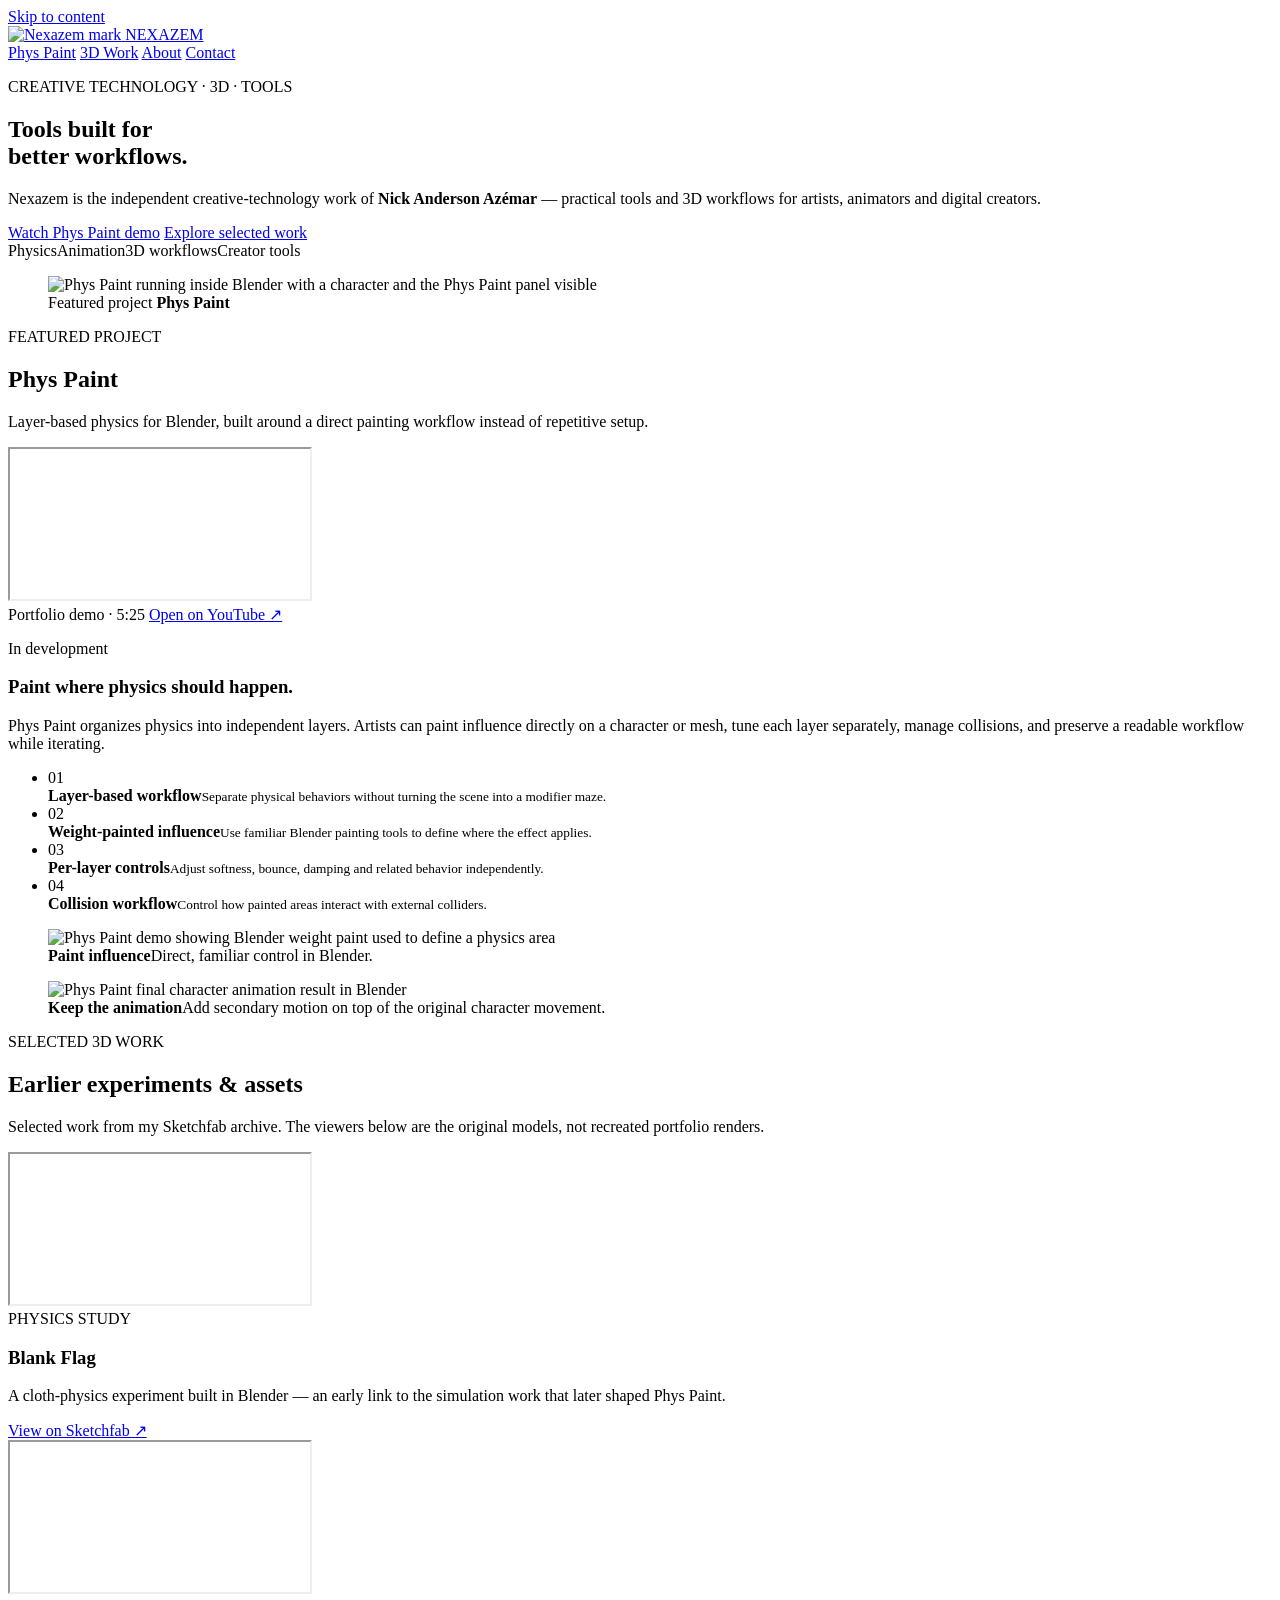
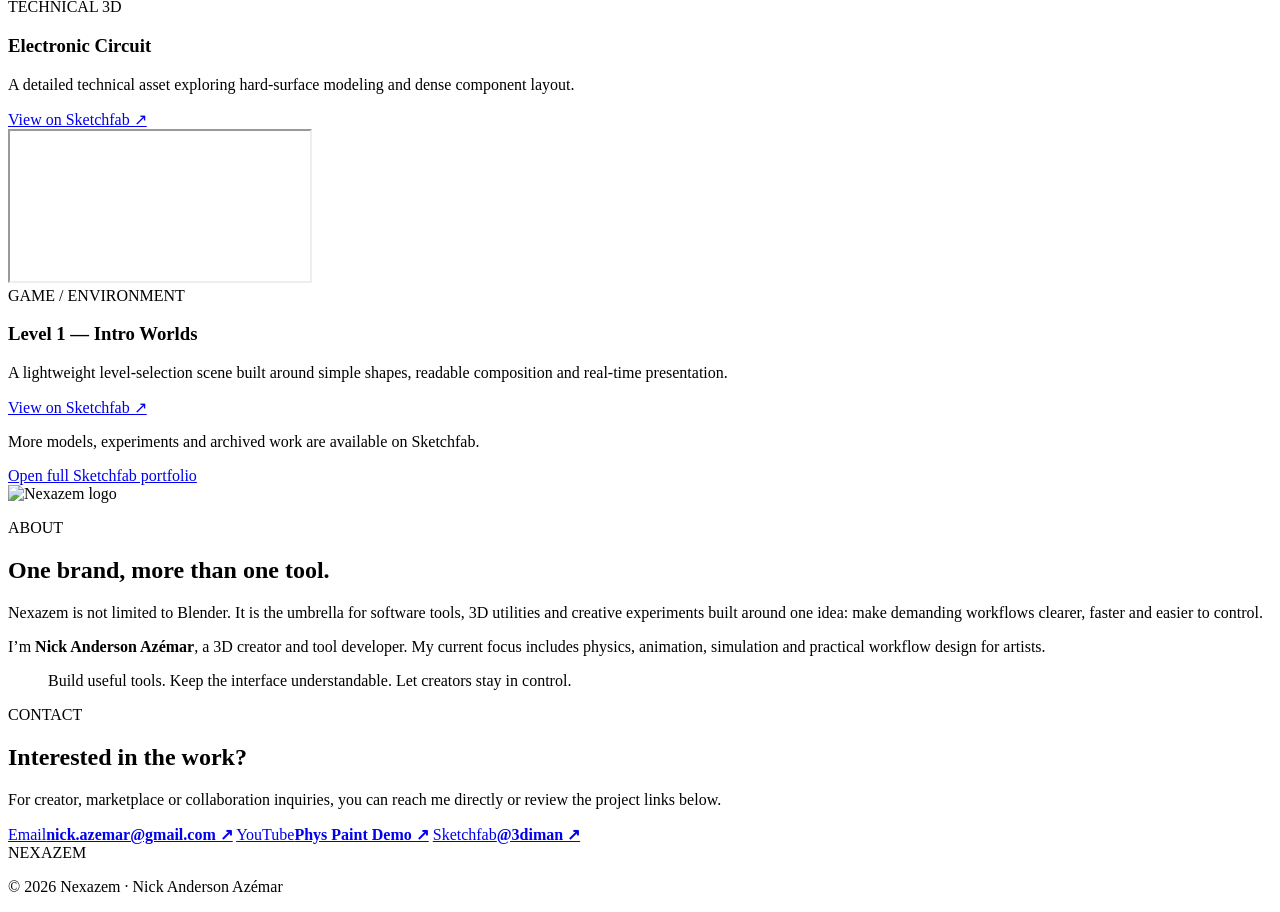
==== index.html @ af40b5f9 "Add Nexazem portfolio homepage" ====
<!doctype html>
<html lang="en">
<head>
  <meta charset="utf-8" />
  <meta name="viewport" content="width=device-width, initial-scale=1" />
  <title>Nexazem — Tools built for better workflows</title>
  <meta name="description" content="Nexazem is the creative technology portfolio of Nick Anderson Azémar, focused on practical tools, 3D workflows, animation and physics." />
  <meta name="theme-color" content="#0b0d12" />
  <meta property="og:title" content="Nexazem — Creative tools & 3D workflows" />
  <meta property="og:description" content="Selected software and 3D work by Nick Anderson Azémar, including Phys Paint for Blender." />
  <meta property="og:type" content="website" />
  <meta property="og:url" content="https://nico-arch.github.io/nexazem-portfolio/" />
  <meta property="og:image" content="https://nico-arch.github.io/nexazem-portfolio/assets/images/og-nexazem.jpg" />
  <link rel="canonical" href="https://nico-arch.github.io/nexazem-portfolio/" />
  <meta name="twitter:card" content="summary_large_image" />
  <link rel="icon" type="image/webp" href="assets/images/nexazem-mark.webp" />
  <link rel="stylesheet" href="styles.css" />
</head>
<body>
  <a class="skip-link" href="#main">Skip to content</a>

  <header class="site-header">
    <div class="shell nav-wrap">
      <a class="brand" href="#top" aria-label="Nexazem home">
        <img src="assets/images/nexazem-mark.webp" alt="Nexazem mark" />
        <span>NEXAZEM</span>
      </a>
      <nav aria-label="Primary navigation">
        <a href="#phys-paint">Phys Paint</a>
        <a href="#work">3D Work</a>
        <a href="#about">About</a>
        <a href="#contact">Contact</a>
      </nav>
    </div>
  </header>

  <main id="main">
    <section class="hero" id="top">
      <div class="shell hero-grid">
        <div class="hero-copy reveal">
          <p class="eyebrow">CREATIVE TECHNOLOGY · 3D · TOOLS</p>
          <h1>Tools built for<br />better workflows.</h1>
          <p class="hero-lede">Nexazem is the independent creative-technology work of <strong>Nick Anderson Azémar</strong> — practical tools and 3D workflows for artists, animators and digital creators.</p>
          <div class="hero-actions">
            <a class="button button-primary" href="https://youtu.be/le6CxaYCsW8" target="_blank" rel="noopener">Watch Phys Paint demo</a>
            <a class="button button-secondary" href="#work">Explore selected work</a>
          </div>
          <div class="hero-meta" aria-label="Focus areas">
            <span>Physics</span><span>Animation</span><span>3D workflows</span><span>Creator tools</span>
          </div>
        </div>

        <figure class="hero-visual reveal delay-1">
          <img src="assets/images/phys-paint-ui.webp" alt="Phys Paint running inside Blender with a character and the Phys Paint panel visible" />
          <figcaption>
            <span>Featured project</span>
            <strong>Phys Paint</strong>
          </figcaption>
        </figure>
      </div>
    </section>

    <section class="section section-dark" id="phys-paint">
      <div class="shell">
        <div class="section-heading reveal">
          <p class="eyebrow">FEATURED PROJECT</p>
          <h2>Phys Paint</h2>
          <p>Layer-based physics for Blender, built around a direct painting workflow instead of repetitive setup.</p>
        </div>

        <div class="project-grid">
          <div class="video-card reveal">
            <div class="video-frame">
              <iframe
                src="https://www.youtube-nocookie.com/embed/le6CxaYCsW8?rel=0"
                title="Phys Paint — Layer-Based Physics for Blender"
                loading="lazy"
                allow="accelerometer; autoplay; clipboard-write; encrypted-media; gyroscope; picture-in-picture; web-share"
                referrerpolicy="strict-origin-when-cross-origin"
                allowfullscreen></iframe>
            </div>
            <div class="video-caption">
              <span>Portfolio demo · 5:25</span>
              <a href="https://youtu.be/le6CxaYCsW8" target="_blank" rel="noopener">Open on YouTube ↗</a>
            </div>
          </div>

          <div class="project-copy reveal delay-1">
            <p class="project-status"><span class="status-dot"></span> In development</p>
            <h3>Paint where physics should happen.</h3>
            <p>Phys Paint organizes physics into independent layers. Artists can paint influence directly on a character or mesh, tune each layer separately, manage collisions, and preserve a readable workflow while iterating.</p>
            <ul class="feature-list">
              <li><span>01</span><div><strong>Layer-based workflow</strong><small>Separate physical behaviors without turning the scene into a modifier maze.</small></div></li>
              <li><span>02</span><div><strong>Weight-painted influence</strong><small>Use familiar Blender painting tools to define where the effect applies.</small></div></li>
              <li><span>03</span><div><strong>Per-layer controls</strong><small>Adjust softness, bounce, damping and related behavior independently.</small></div></li>
              <li><span>04</span><div><strong>Collision workflow</strong><small>Control how painted areas interact with external colliders.</small></div></li>
            </ul>
          </div>
        </div>

        <div class="detail-strip reveal">
          <figure>
            <img src="assets/images/phys-weight-paint.webp" alt="Phys Paint demo showing Blender weight paint used to define a physics area" />
            <figcaption><strong>Paint influence</strong><span>Direct, familiar control in Blender.</span></figcaption>
          </figure>
          <figure>
            <img src="assets/images/phys-final-motion.webp" alt="Phys Paint final character animation result in Blender" />
            <figcaption><strong>Keep the animation</strong><span>Add secondary motion on top of the original character movement.</span></figcaption>
          </figure>
        </div>
      </div>
    </section>

    <section class="section" id="work">
      <div class="shell">
        <div class="section-heading section-heading-split reveal">
          <div>
            <p class="eyebrow">SELECTED 3D WORK</p>
            <h2>Earlier experiments & assets</h2>
          </div>
          <p>Selected work from my Sketchfab archive. The viewers below are the original models, not recreated portfolio renders.</p>
        </div>

        <div class="work-grid">
          <article class="work-card reveal">
            <div class="sketchfab-frame">
              <iframe title="Blank Flag 3D model" src="https://sketchfab.com/models/960c50bb1b5d494294f9d55a20280a31/embed?ui_theme=dark&ui_infos=0&ui_controls=1" loading="lazy" allow="autoplay; fullscreen; xr-spatial-tracking" allowfullscreen></iframe>
            </div>
            <div class="work-card-body">
              <div><span class="work-type">PHYSICS STUDY</span><h3>Blank Flag</h3></div>
              <p>A cloth-physics experiment built in Blender — an early link to the simulation work that later shaped Phys Paint.</p>
              <a href="https://sketchfab.com/3d-models/blank-flag-960c50bb1b5d494294f9d55a20280a31" target="_blank" rel="noopener">View on Sketchfab ↗</a>
            </div>
          </article>

          <article class="work-card reveal delay-1">
            <div class="sketchfab-frame">
              <iframe title="Electronic Circuit 3D model" src="https://sketchfab.com/models/d949cd04b6964da6a05063ea31d5c232/embed?ui_theme=dark&ui_infos=0&ui_controls=1" loading="lazy" allow="autoplay; fullscreen; xr-spatial-tracking" allowfullscreen></iframe>
            </div>
            <div class="work-card-body">
              <div><span class="work-type">TECHNICAL 3D</span><h3>Electronic Circuit</h3></div>
              <p>A detailed technical asset exploring hard-surface modeling and dense component layout.</p>
              <a href="https://sketchfab.com/3d-models/electronic-circuit-d949cd04b6964da6a05063ea31d5c232" target="_blank" rel="noopener">View on Sketchfab ↗</a>
            </div>
          </article>

          <article class="work-card reveal delay-2">
            <div class="sketchfab-frame">
              <iframe title="Level 1 Intro Worlds 3D model" src="https://sketchfab.com/models/cd8db73e5e8a472ea57e7e6d06fc1cdc/embed?ui_theme=dark&ui_infos=0&ui_controls=1" loading="lazy" allow="autoplay; fullscreen; xr-spatial-tracking" allowfullscreen></iframe>
            </div>
            <div class="work-card-body">
              <div><span class="work-type">GAME / ENVIRONMENT</span><h3>Level 1 — Intro Worlds</h3></div>
              <p>A lightweight level-selection scene built around simple shapes, readable composition and real-time presentation.</p>
              <a href="https://sketchfab.com/3d-models/level-1-intro-worlds-cd8db73e5e8a472ea57e7e6d06fc1cdc" target="_blank" rel="noopener">View on Sketchfab ↗</a>
            </div>
          </article>
        </div>

        <div class="work-more reveal">
          <p>More models, experiments and archived work are available on Sketchfab.</p>
          <a class="button button-secondary" href="https://sketchfab.com/3diman" target="_blank" rel="noopener">Open full Sketchfab portfolio</a>
        </div>
      </div>
    </section>

    <section class="section section-soft" id="about">
      <div class="shell about-grid">
        <div class="about-brand reveal">
          <img src="assets/images/nexazem-logo.webp" alt="Nexazem logo" />
        </div>
        <div class="about-copy reveal delay-1">
          <p class="eyebrow">ABOUT</p>
          <h2>One brand, more than one tool.</h2>
          <p>Nexazem is not limited to Blender. It is the umbrella for software tools, 3D utilities and creative experiments built around one idea: make demanding workflows clearer, faster and easier to control.</p>
          <p>I’m <strong>Nick Anderson Azémar</strong>, a 3D creator and tool developer. My current focus includes physics, animation, simulation and practical workflow design for artists.</p>
          <blockquote>Build useful tools. Keep the interface understandable. Let creators stay in control.</blockquote>
        </div>
      </div>
    </section>

    <section class="section contact" id="contact">
      <div class="shell contact-grid reveal">
        <div>
          <p class="eyebrow">CONTACT</p>
          <h2>Interested in the work?</h2>
          <p>For creator, marketplace or collaboration inquiries, you can reach me directly or review the project links below.</p>
        </div>
        <div class="contact-links">
          <a href="mailto:nick.azemar@gmail.com"><span>Email</span><strong>nick.azemar@gmail.com ↗</strong></a>
          <a href="https://youtu.be/le6CxaYCsW8" target="_blank" rel="noopener"><span>YouTube</span><strong>Phys Paint Demo ↗</strong></a>
          <a href="https://sketchfab.com/3diman" target="_blank" rel="noopener"><span>Sketchfab</span><strong>@3diman ↗</strong></a>
        </div>
      </div>
    </section>
  </main>

  <footer>
    <div class="shell footer-wrap">
      <div class="brand footer-brand"><img src="assets/images/nexazem-mark.webp" alt="" /><span>NEXAZEM</span></div>
      <p>© <span id="year">2026</span> Nexazem · Nick Anderson Azémar</p>
    </div>
  </footer>

  <script src="script.js"></script>
</body>
</html>
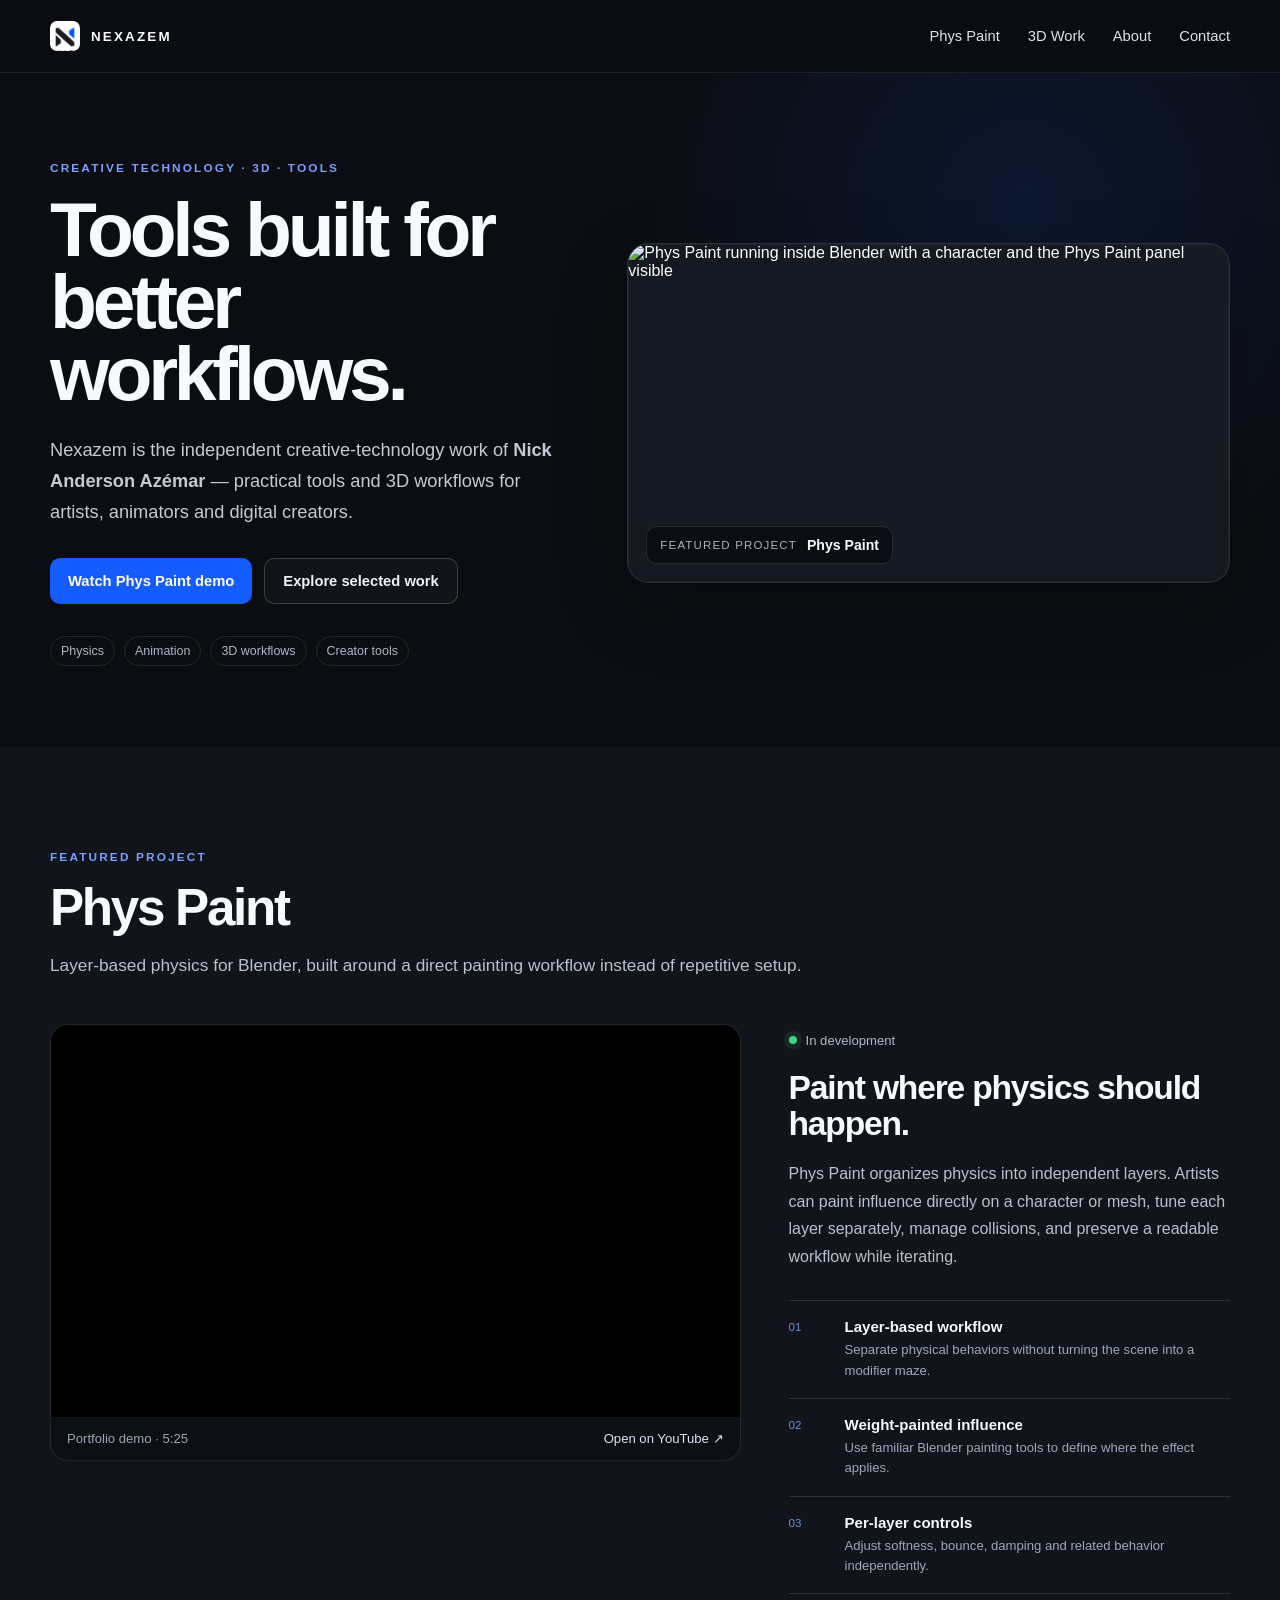
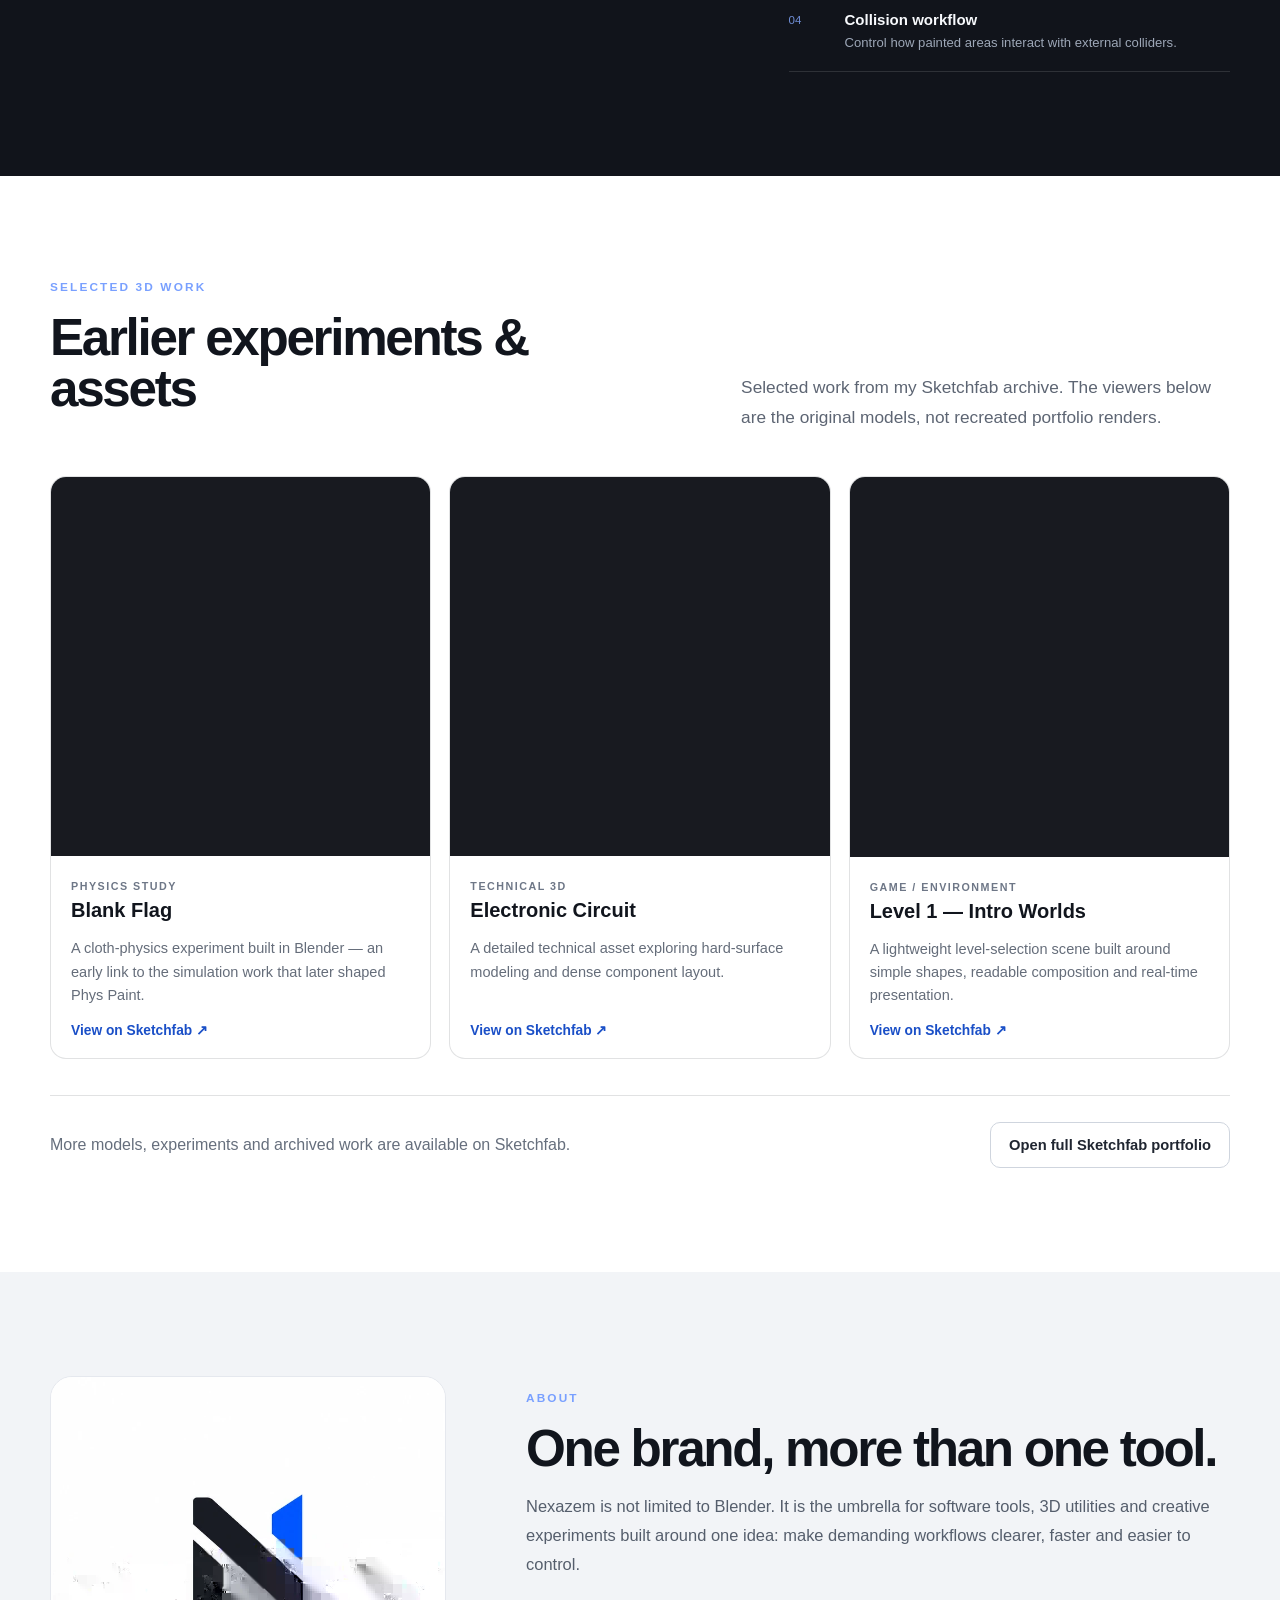
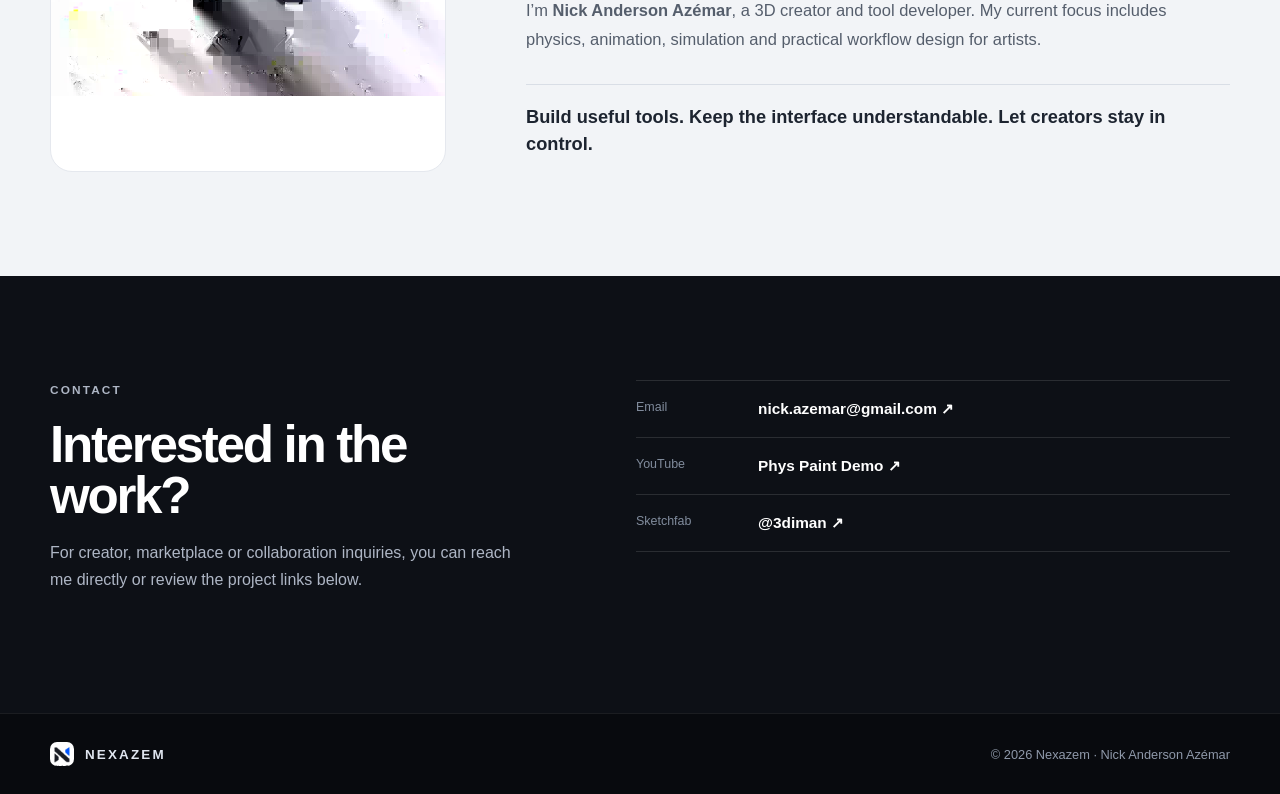
==== commit 79d4238b: "Use live project media and finalize portfolio" ====
--- a/index.html
+++ b/index.html
@@ -10,7 +10,7 @@
   <meta property="og:description" content="Selected software and 3D work by Nick Anderson Azémar, including Phys Paint for Blender." />
   <meta property="og:type" content="website" />
   <meta property="og:url" content="https://nico-arch.github.io/nexazem-portfolio/" />
-  <meta property="og:image" content="https://nico-arch.github.io/nexazem-portfolio/assets/images/og-nexazem.jpg" />
+  <meta property="og:image" content="https://i.ytimg.com/vi/le6CxaYCsW8/maxresdefault.jpg" />
   <link rel="canonical" href="https://nico-arch.github.io/nexazem-portfolio/" />
   <meta name="twitter:card" content="summary_large_image" />
   <link rel="icon" type="image/webp" href="assets/images/nexazem-mark.webp" />
@@ -51,7 +51,7 @@
         </div>
 
         <figure class="hero-visual reveal delay-1">
-          <img src="assets/images/phys-paint-ui.webp" alt="Phys Paint running inside Blender with a character and the Phys Paint panel visible" />
+          <img src="https://i.ytimg.com/vi/le6CxaYCsW8/maxresdefault.jpg" alt="Phys Paint running inside Blender with a character and the Phys Paint panel visible" />
           <figcaption>
             <span>Featured project</span>
             <strong>Phys Paint</strong>
@@ -98,16 +98,6 @@
           </div>
         </div>
 
-        <div class="detail-strip reveal">
-          <figure>
-            <img src="assets/images/phys-weight-paint.webp" alt="Phys Paint demo showing Blender weight paint used to define a physics area" />
-            <figcaption><strong>Paint influence</strong><span>Direct, familiar control in Blender.</span></figcaption>
-          </figure>
-          <figure>
-            <img src="assets/images/phys-final-motion.webp" alt="Phys Paint final character animation result in Blender" />
-            <figcaption><strong>Keep the animation</strong><span>Add secondary motion on top of the original character movement.</span></figcaption>
-          </figure>
-        </div>
       </div>
     </section>
 
--- a/styles.css
+++ b/styles.css
@@ -0,0 +1,171 @@
+:root {
+  --bg: #0b0d12;
+  --bg-2: #11141b;
+  --surface: #161a22;
+  --surface-2: #f4f6f9;
+  --text: #f7f9fc;
+  --muted: #aab2c2;
+  --ink: #11151d;
+  --ink-muted: #5d6573;
+  --line: rgba(255,255,255,.12);
+  --line-dark: rgba(15,18,24,.12);
+  --blue: #155cff;
+  --blue-2: #5c89ff;
+  --max: 1180px;
+  --radius: 18px;
+  --shadow: 0 24px 70px rgba(0,0,0,.22);
+}
+
+* { box-sizing: border-box; }
+html { scroll-behavior: smooth; }
+body {
+  margin: 0;
+  background: var(--bg);
+  color: var(--text);
+  font-family: Inter, ui-sans-serif, -apple-system, BlinkMacSystemFont, "Segoe UI", Helvetica, Arial, sans-serif;
+  -webkit-font-smoothing: antialiased;
+  text-rendering: optimizeLegibility;
+}
+img { max-width: 100%; display: block; }
+a { color: inherit; }
+.shell { width: min(calc(100% - 40px), var(--max)); margin-inline: auto; }
+.skip-link { position:absolute; left:-9999px; top:auto; }
+.skip-link:focus { left:20px; top:20px; z-index:9999; background:white; color:black; padding:10px 14px; border-radius:8px; }
+
+.site-header {
+  position: sticky; top: 0; z-index: 50;
+  background: rgba(11,13,18,.82);
+  backdrop-filter: blur(16px);
+  border-bottom: 1px solid rgba(255,255,255,.08);
+}
+.nav-wrap { height: 72px; display:flex; align-items:center; justify-content:space-between; gap:24px; }
+.brand { display:flex; align-items:center; gap:11px; text-decoration:none; font-weight:800; letter-spacing:.16em; font-size:.84rem; }
+.brand img { width:30px; height:30px; object-fit:cover; border-radius:7px; }
+nav { display:flex; gap:28px; }
+nav a { color:#dce2ec; text-decoration:none; font-size:.92rem; transition:color .2s ease; }
+nav a:hover { color:white; }
+
+.hero { padding: 88px 0 80px; background: radial-gradient(circle at 80% 20%, rgba(21,92,255,.12), transparent 34%); }
+.hero-grid { display:grid; grid-template-columns: .92fr 1.08fr; gap:64px; align-items:center; }
+.eyebrow { margin:0 0 18px; font-size:.74rem; font-weight:800; letter-spacing:.18em; color:#79a0ff; }
+h1,h2,h3,p { margin-top:0; }
+h1 { margin-bottom:24px; font-size:clamp(3rem, 6vw, 5.4rem); line-height:.94; letter-spacing:-.055em; }
+.hero-lede { max-width:620px; color:#c4cad5; font-size:1.14rem; line-height:1.72; }
+.hero-actions { display:flex; flex-wrap:wrap; gap:12px; margin-top:30px; }
+.button { display:inline-flex; align-items:center; justify-content:center; min-height:46px; padding:0 18px; border-radius:10px; text-decoration:none; font-weight:750; font-size:.92rem; transition:transform .2s ease, border-color .2s ease, background .2s ease; }
+.button:hover { transform:translateY(-1px); }
+.button-primary { background:var(--blue); color:white; }
+.button-primary:hover { background:#2a69ff; }
+.button-secondary { border:1px solid rgba(255,255,255,.18); color:#edf2fb; background:rgba(255,255,255,.03); }
+.button-secondary:hover { border-color:rgba(255,255,255,.34); background:rgba(255,255,255,.06); }
+.hero-meta { display:flex; flex-wrap:wrap; gap:9px; margin-top:32px; }
+.hero-meta span { border:1px solid rgba(255,255,255,.1); color:#aeb7c6; padding:7px 10px; border-radius:999px; font-size:.78rem; }
+.hero-visual { margin:0; position:relative; overflow:hidden; border-radius:22px; background:#151922; border:1px solid rgba(255,255,255,.1); box-shadow:var(--shadow); }
+.hero-visual img { width:100%; aspect-ratio:16/9; object-fit:cover; filter:saturate(.92) contrast(1.03); }
+.hero-visual::after { content:""; position:absolute; inset:0; box-shadow:inset 0 0 0 1px rgba(255,255,255,.04); pointer-events:none; }
+.hero-visual figcaption { position:absolute; left:18px; bottom:18px; background:rgba(8,10,14,.74); backdrop-filter:blur(12px); padding:10px 13px; border:1px solid rgba(255,255,255,.12); border-radius:10px; display:flex; gap:10px; align-items:center; }
+.hero-visual figcaption span { font-size:.72rem; color:#aab3c0; text-transform:uppercase; letter-spacing:.1em; }
+.hero-visual figcaption strong { font-size:.88rem; }
+
+.section { padding:104px 0; background:#fff; color:var(--ink); }
+.section-dark { background:var(--bg-2); color:var(--text); }
+.section-soft { background:#f2f4f7; }
+.section-heading { max-width:760px; margin-bottom:44px; }
+.section-heading h2, .about-copy h2, .contact h2 { font-size:clamp(2.25rem,4vw,3.7rem); line-height:1; letter-spacing:-.045em; margin-bottom:18px; }
+.section-heading > p:last-child { font-size:1.08rem; line-height:1.7; color:var(--ink-muted); }
+.section-dark .section-heading > p:last-child { color:#b8c0cd; }
+.section-heading-split { max-width:none; display:grid; grid-template-columns:1fr .8fr; gap:80px; align-items:end; }
+.section-heading-split > p { margin-bottom:0; }
+
+.project-grid { display:grid; grid-template-columns:1.22fr .78fr; gap:48px; align-items:start; }
+.video-card { border:1px solid rgba(255,255,255,.1); border-radius:18px; overflow:hidden; background:#0c0f14; }
+.video-frame { aspect-ratio:16/9; background:black; }
+.video-frame iframe { width:100%; height:100%; border:0; }
+.video-caption { display:flex; justify-content:space-between; gap:16px; padding:14px 16px; color:#9ca6b6; font-size:.82rem; }
+.video-caption a { text-decoration:none; color:#dbe4f5; }
+.project-copy { padding-top:6px; }
+.project-status { display:inline-flex; align-items:center; gap:9px; color:#aeb8c8; font-size:.82rem; margin-bottom:22px; }
+.status-dot { width:8px; height:8px; border-radius:50%; background:#46d084; box-shadow:0 0 0 5px rgba(70,208,132,.1); }
+.project-copy h3 { font-size:2.1rem; line-height:1.08; letter-spacing:-.035em; margin-bottom:18px; }
+.project-copy > p:not(.project-status) { color:#b9c0cd; line-height:1.72; }
+.feature-list { list-style:none; padding:0; margin:30px 0 0; border-top:1px solid var(--line); }
+.feature-list li { display:grid; grid-template-columns:42px 1fr; gap:14px; padding:17px 0; border-bottom:1px solid var(--line); }
+.feature-list li > span { color:#6f8dd4; font-size:.72rem; padding-top:3px; }
+.feature-list strong { display:block; font-size:.94rem; margin-bottom:5px; }
+.feature-list small { display:block; color:#9da7b7; line-height:1.55; font-size:.82rem; }
+.detail-strip { display:grid; grid-template-columns:1fr 1fr; gap:18px; margin-top:54px; }
+.detail-strip figure { margin:0; border:1px solid rgba(255,255,255,.1); border-radius:16px; overflow:hidden; background:#0c0f14; }
+.detail-strip img { width:100%; aspect-ratio:16/9; object-fit:cover; filter:saturate(.9); }
+.detail-strip figcaption { display:flex; gap:12px; justify-content:space-between; align-items:center; padding:13px 15px; }
+.detail-strip figcaption strong { font-size:.9rem; }
+.detail-strip figcaption span { color:#929cad; font-size:.78rem; text-align:right; }
+
+.work-grid { display:grid; grid-template-columns:repeat(3,1fr); gap:18px; }
+.work-card { border:1px solid var(--line-dark); border-radius:16px; overflow:hidden; background:#fff; display:flex; flex-direction:column; min-width:0; }
+.sketchfab-frame { aspect-ratio:1/1; background:#181a20; }
+.sketchfab-frame iframe { width:100%; height:100%; border:0; display:block; }
+.work-card-body { padding:20px; display:flex; flex-direction:column; gap:15px; flex:1; }
+.work-card-body h3 { font-size:1.25rem; margin:5px 0 0; }
+.work-card-body p { color:#656d7a; line-height:1.6; font-size:.91rem; margin-bottom:auto; }
+.work-card-body a { color:#1a4fc7; text-decoration:none; font-weight:700; font-size:.86rem; }
+.work-type { font-size:.67rem; letter-spacing:.14em; color:#6e7787; font-weight:800; }
+.work-more { margin-top:36px; display:flex; align-items:center; justify-content:space-between; gap:20px; padding-top:26px; border-top:1px solid var(--line-dark); }
+.work-more p { color:#666f7d; margin:0; }
+.section:not(.section-dark) .button-secondary { color:#202631; border-color:#cfd5de; background:#fff; }
+.section:not(.section-dark) .button-secondary:hover { background:#f7f8fa; border-color:#aeb7c3; }
+
+.about-grid { display:grid; grid-template-columns:.72fr 1.28fr; gap:80px; align-items:center; }
+.about-brand { background:white; border:1px solid #e5e8ee; border-radius:22px; overflow:hidden; }
+.about-brand img { width:100%; }
+.about-copy > p:not(.eyebrow) { color:#555e6c; line-height:1.76; font-size:1.03rem; }
+blockquote { margin:30px 0 0; padding:18px 0 0; border-top:1px solid #d9dee6; color:#1d2430; font-size:1.14rem; font-weight:720; line-height:1.5; }
+
+.contact { background:#0d1016; color:white; }
+.contact-grid { display:grid; grid-template-columns:.9fr 1.1fr; gap:100px; align-items:start; }
+.contact p { color:#aeb6c5; line-height:1.7; }
+.contact-links { border-top:1px solid var(--line); }
+.contact-links a { display:grid; grid-template-columns:100px 1fr; gap:22px; padding:19px 0; border-bottom:1px solid var(--line); text-decoration:none; }
+.contact-links span { color:#818c9d; font-size:.78rem; }
+.contact-links strong { font-size:.96rem; font-weight:680; }
+
+footer { background:#080a0e; border-top:1px solid rgba(255,255,255,.08); padding:28px 0; color:#8f99aa; }
+.footer-wrap { display:flex; justify-content:space-between; align-items:center; gap:20px; }
+.footer-wrap p { margin:0; font-size:.8rem; }
+.footer-brand span { color:#dfe5ef; }
+.footer-brand img { width:24px; height:24px; }
+
+.reveal { opacity:0; transform:translateY(16px); transition:opacity .6s ease, transform .6s ease; }
+.reveal.is-visible { opacity:1; transform:none; }
+.delay-1 { transition-delay:.08s; }
+.delay-2 { transition-delay:.16s; }
+
+@media (max-width: 980px) {
+  .hero-grid, .project-grid, .about-grid, .contact-grid { grid-template-columns:1fr; gap:38px; }
+  .hero { padding-top:58px; }
+  .section-heading-split { grid-template-columns:1fr; gap:14px; }
+  .work-grid { grid-template-columns:1fr 1fr; }
+  .about-brand { max-width:520px; }
+}
+
+@media (max-width: 720px) {
+  .shell { width:min(calc(100% - 28px), var(--max)); }
+  nav { display:none; }
+  .nav-wrap { height:64px; }
+  .hero { padding:48px 0 58px; }
+  .hero-grid { gap:34px; }
+  h1 { font-size:clamp(2.8rem,14vw,4.2rem); }
+  .hero-lede { font-size:1rem; }
+  .section { padding:74px 0; }
+  .work-grid, .detail-strip { grid-template-columns:1fr; }
+  .work-more, .footer-wrap { align-items:flex-start; flex-direction:column; }
+  .contact-grid { gap:44px; }
+  .contact-links a { grid-template-columns:78px 1fr; }
+  .video-caption, .detail-strip figcaption { align-items:flex-start; flex-direction:column; }
+  .detail-strip figcaption span { text-align:left; }
+}
+
+@media (prefers-reduced-motion: reduce) {
+  html { scroll-behavior:auto; }
+  .reveal { opacity:1; transform:none; transition:none; }
+  .button { transition:none; }
+}
